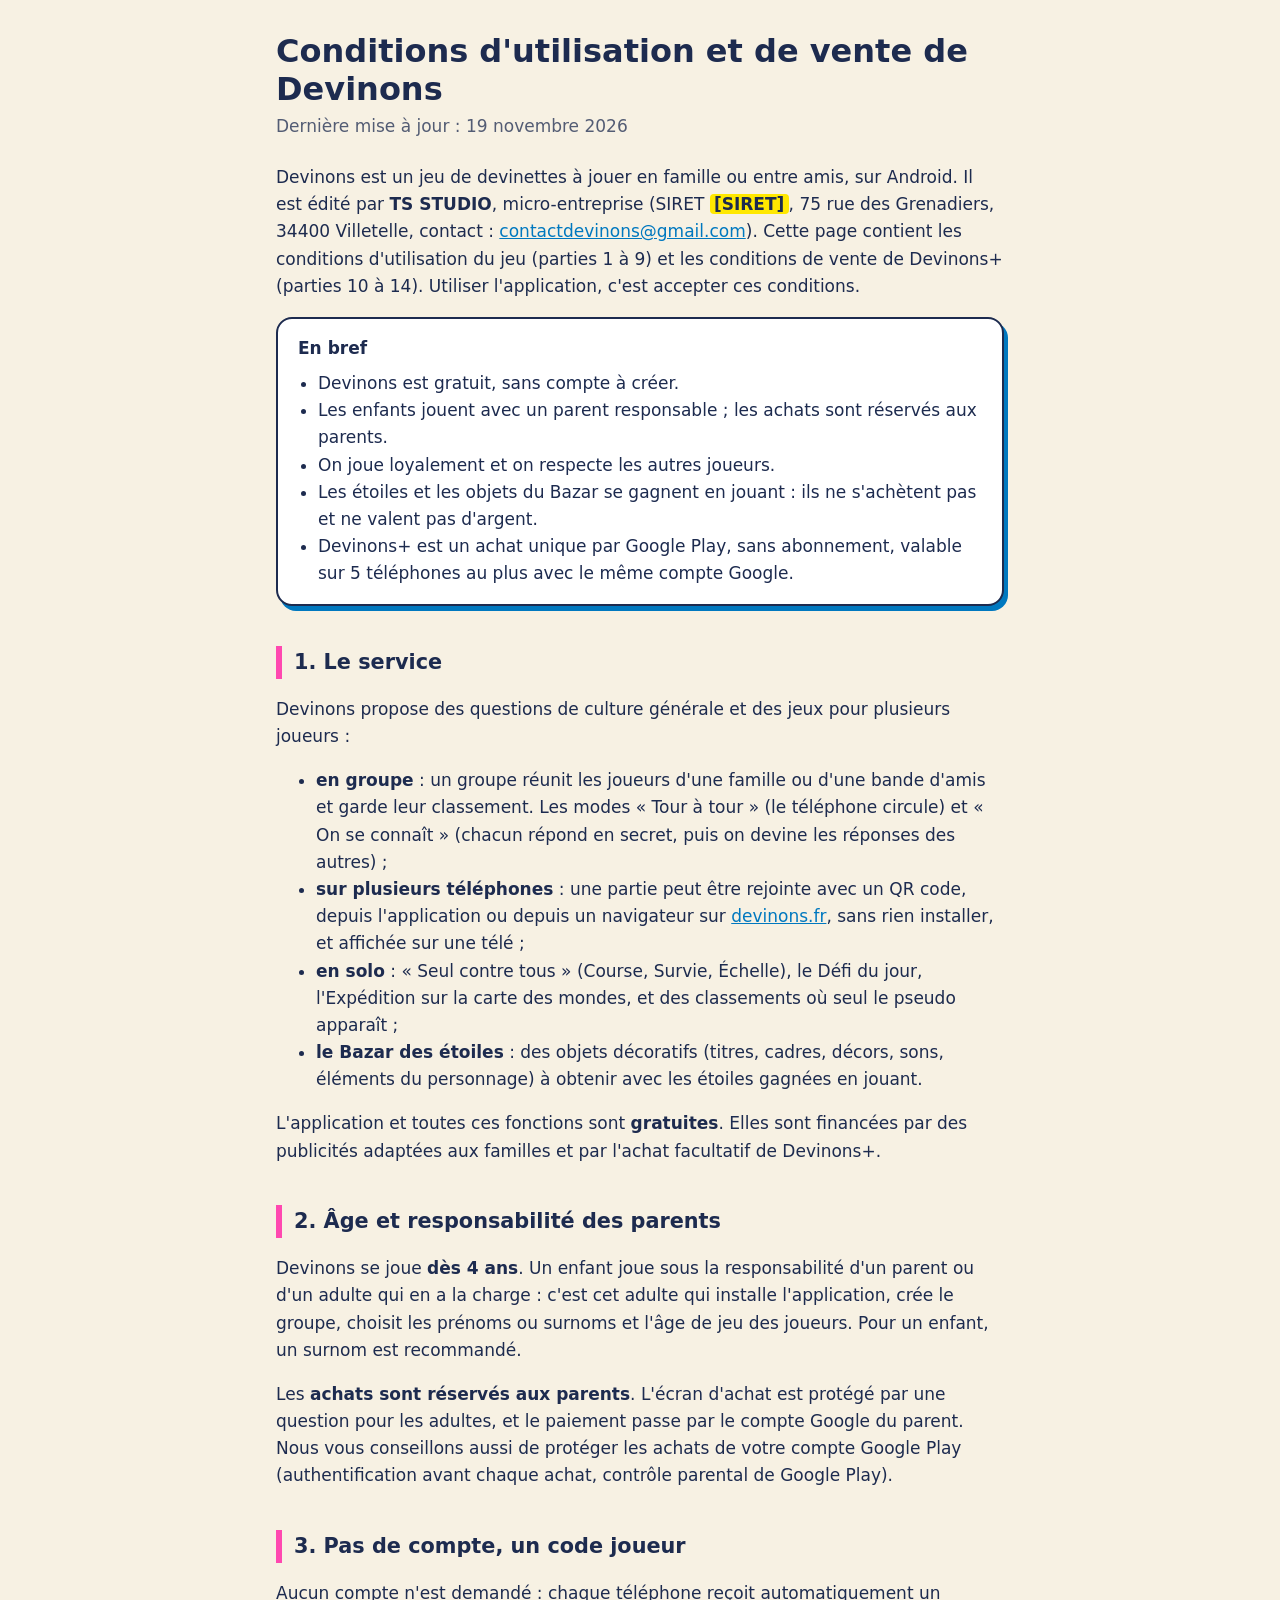
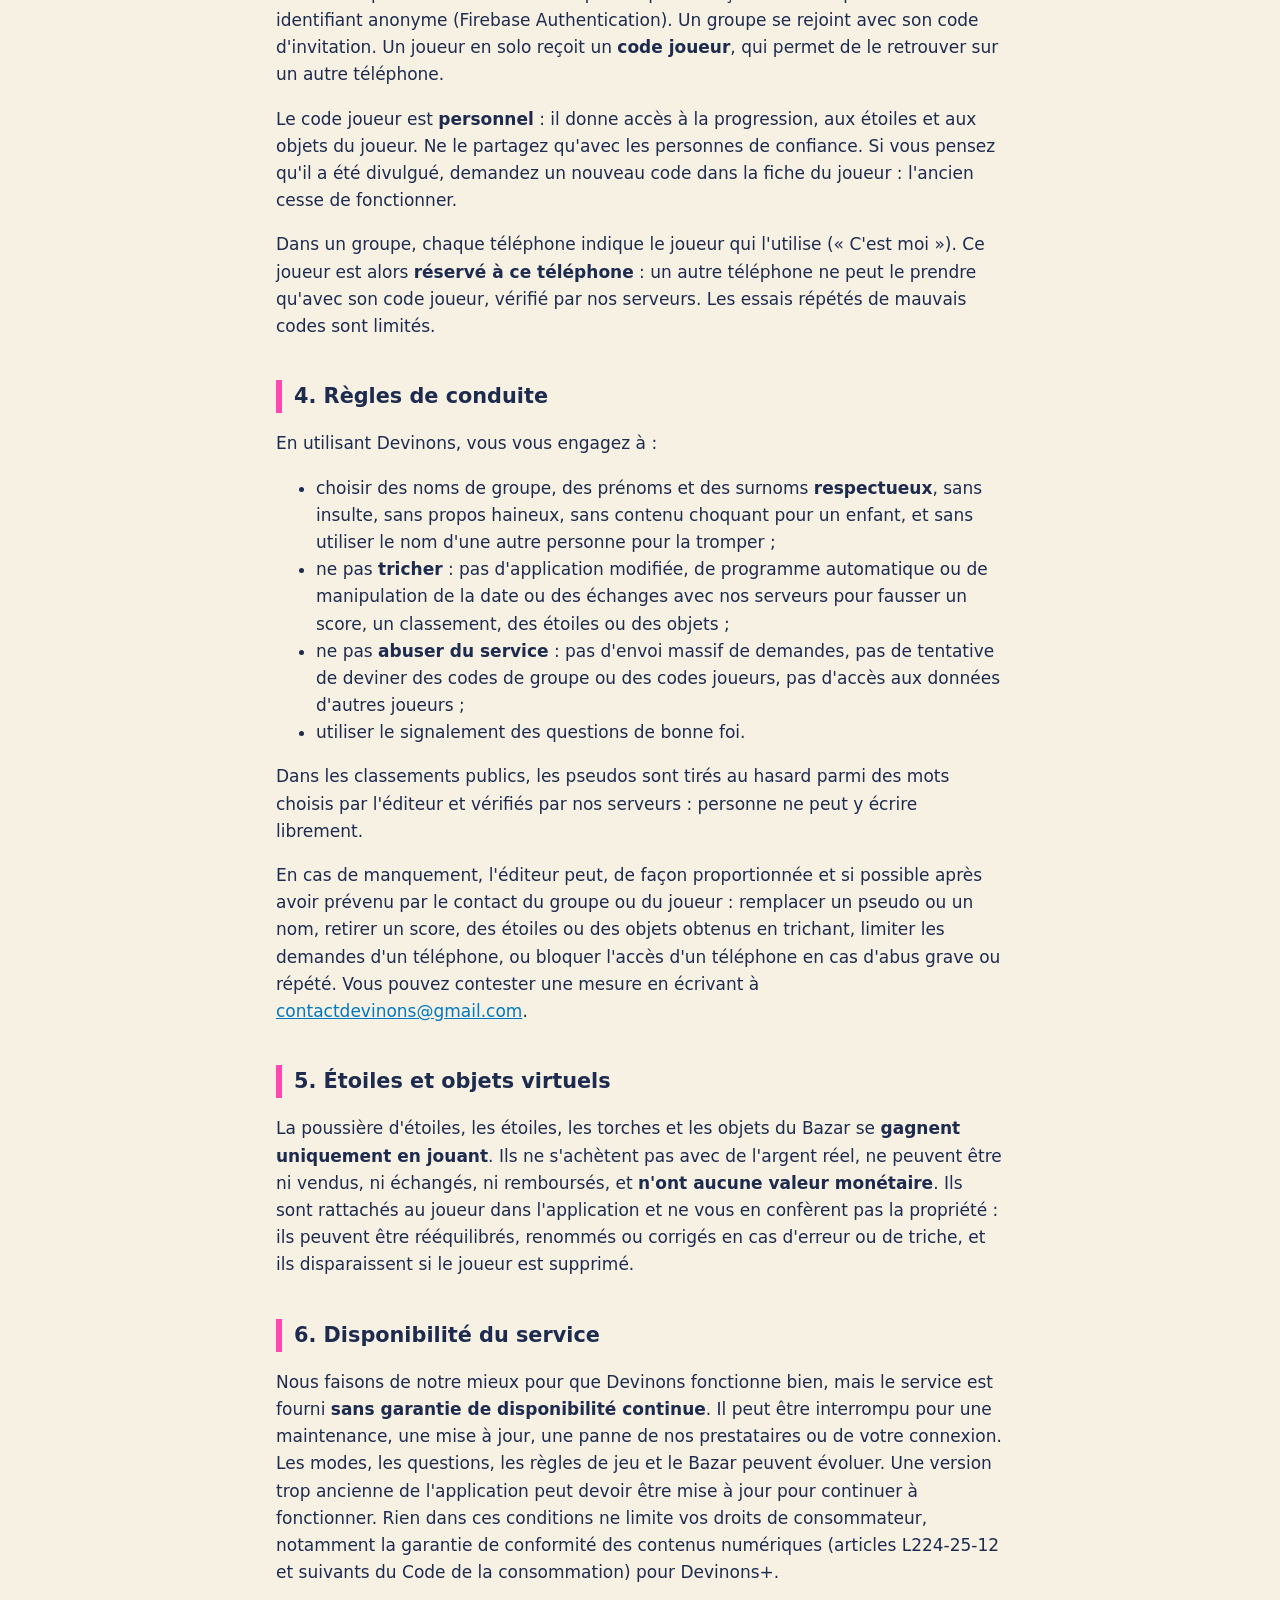
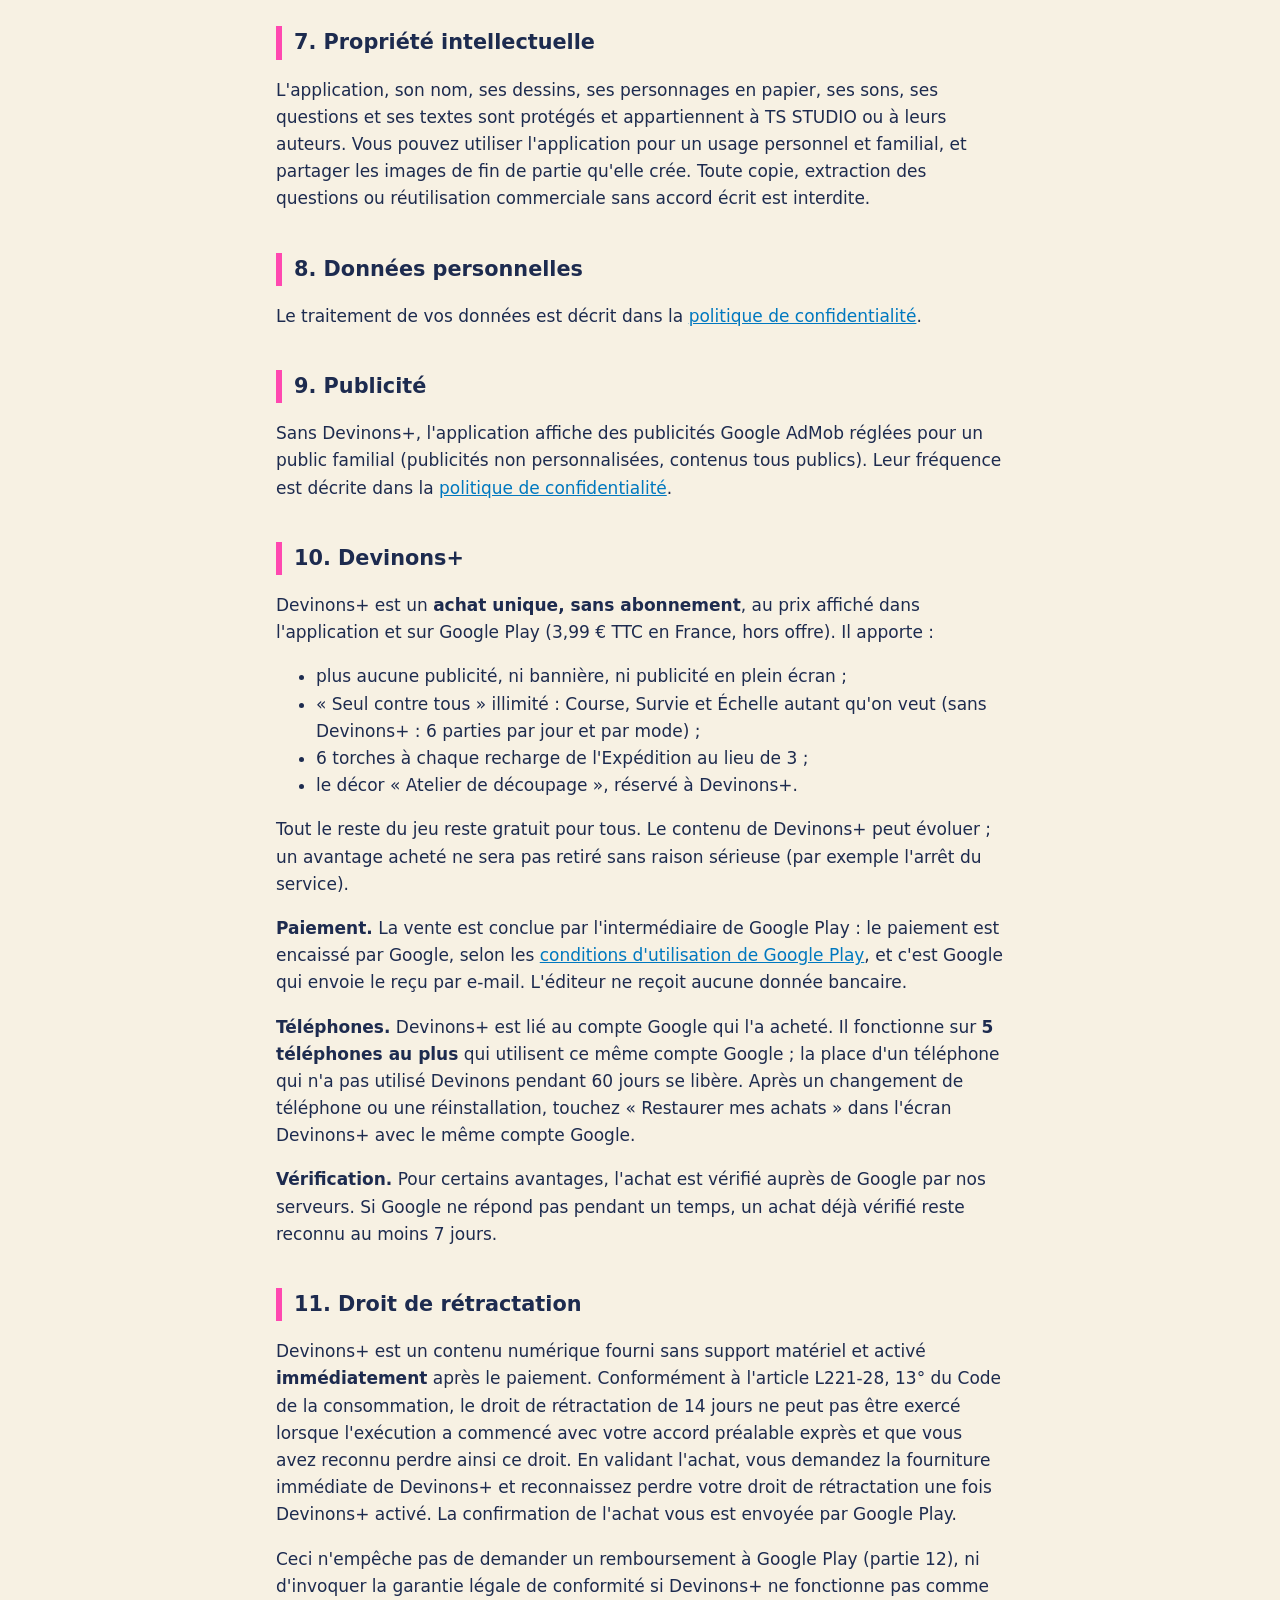
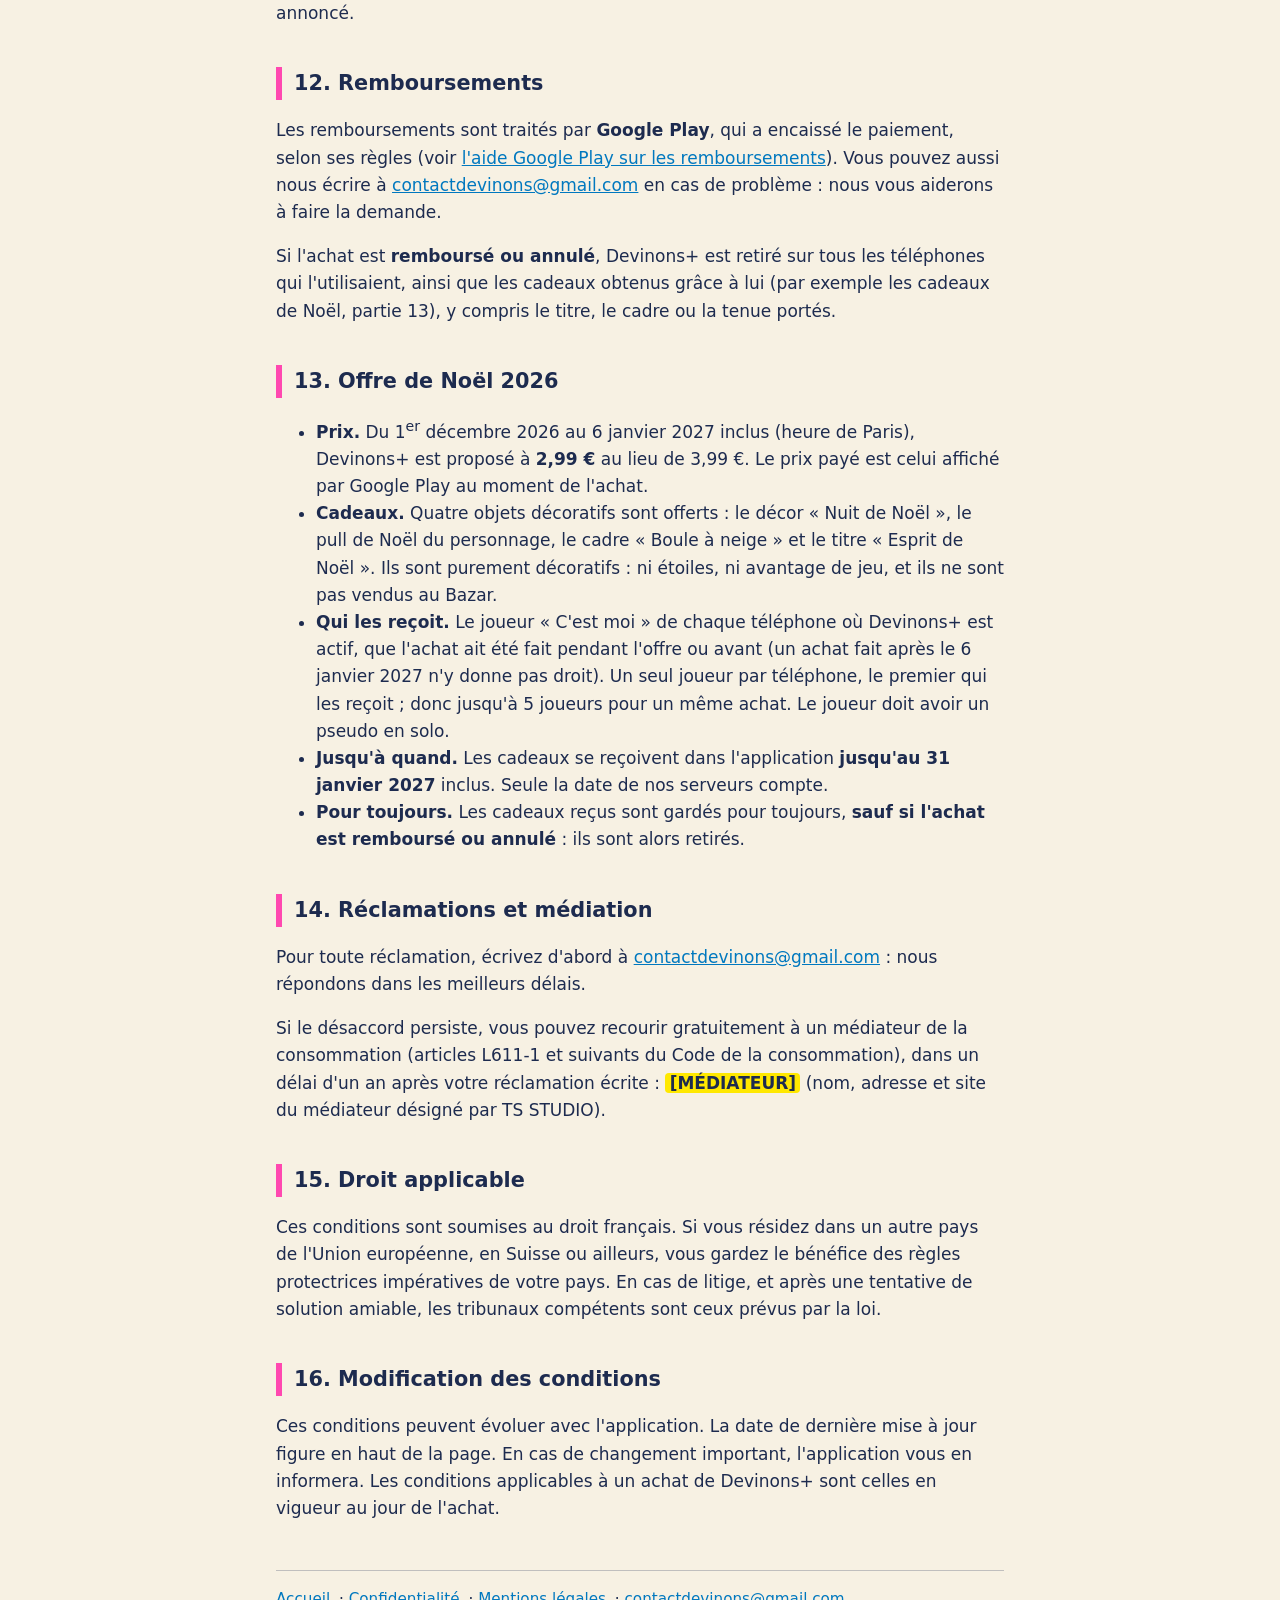
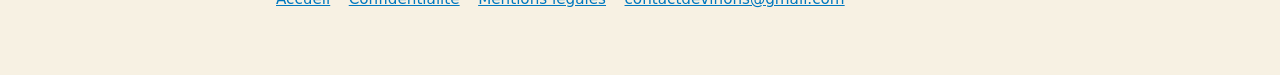
==== conditions.html @ b4d3f7ba "Pages légales : conditions d'utilisation et de vente, mentions légales, confidentialité à jour - con" ====
<!doctype html>
<html lang="fr">
<head>
<meta charset="utf-8">
<meta name="viewport" content="width=device-width, initial-scale=1">
<title>Devinons – Conditions d'utilisation et de vente</title>
<meta name="description" content="Conditions d'utilisation de l'application Devinons et conditions de vente de Devinons+.">
<style>
  :root {
    --papier: #F7F1E3;
    --encre: #1D2B4F;
    --rose: #FF48B0;
    --bleu: #0078BF;
    --jaune: #FFE800;
    --carte: #FFFFFF;
  }
  @media (prefers-color-scheme: dark) {
    :root { --papier: #14192B; --encre: #EDE7D8; --carte: #1E2540; }
  }
  * { box-sizing: border-box; }
  body {
    margin: 0;
    background: var(--papier);
    color: var(--encre);
    font: 17px/1.6 system-ui, -apple-system, "Segoe UI", Roboto, sans-serif;
  }
  main { max-width: 760px; margin: 0 auto; padding: 32px 16px 64px; }
  h1 { font-size: 2rem; line-height: 1.2; margin: 0 0 4px; }
  h2 {
    font-size: 1.3rem;
    margin: 40px 0 12px;
    padding-left: 12px;
    border-left: 6px solid var(--rose);
  }
  .date { opacity: .75; margin: 0 0 24px; }
  .resume {
    background: var(--carte);
    border: 2px solid var(--encre);
    border-radius: 16px;
    box-shadow: 4px 5px 0 var(--bleu);
    padding: 16px 20px;
  }
  .resume ul { margin: 8px 0 0; padding-left: 20px; }
  table { width: 100%; border-collapse: collapse; font-size: .95rem; }
  th, td { text-align: left; vertical-align: top; padding: 10px 8px; border-bottom: 1px solid color-mix(in srgb, var(--encre) 25%, transparent); }
  th { font-weight: 700; }
  .tableau { overflow-x: auto; }
  a { color: var(--bleu); }
  @media (prefers-color-scheme: dark) { a { color: #6CC3FF; } }
  code { font-size: .9em; }
  .repere { background: var(--jaune); color: #1D2B4F; padding: 0 .25em; border-radius: 4px; font-weight: 700; }
  footer { margin-top: 48px; padding-top: 16px; border-top: 1px solid color-mix(in srgb, var(--encre) 25%, transparent); font-size: .95rem; }
  footer a { margin-right: 4px; }
</style>
</head>
<body>
<main>
  <h1>Conditions d'utilisation et de vente de Devinons</h1>
  <p class="date">Dernière mise à jour : 19 novembre 2026</p>

  <p>Devinons est un jeu de devinettes à jouer en famille ou entre amis, sur Android. Il est édité par
  <strong>TS STUDIO</strong>, micro-entreprise (SIRET <span class="repere">[SIRET]</span>, 75 rue des Grenadiers, 34400 Villetelle,
  contact : <a href="mailto:contactdevinons@gmail.com">contactdevinons@gmail.com</a>).
  Cette page contient les conditions d'utilisation du jeu (parties 1 à 9) et les conditions de vente de Devinons+ (parties 10 à 14).
  Utiliser l'application, c'est accepter ces conditions.</p>

  <div class="resume">
    <strong>En bref</strong>
    <ul>
      <li>Devinons est gratuit, sans compte à créer.</li>
      <li>Les enfants jouent avec un parent responsable ; les achats sont réservés aux parents.</li>
      <li>On joue loyalement et on respecte les autres joueurs.</li>
      <li>Les étoiles et les objets du Bazar se gagnent en jouant : ils ne s'achètent pas et ne valent pas d'argent.</li>
      <li>Devinons+ est un achat unique par Google Play, sans abonnement, valable sur 5 téléphones au plus avec le même compte Google.</li>
    </ul>
  </div>

  <h2>1. Le service</h2>
  <p>Devinons propose des questions de culture générale et des jeux pour plusieurs joueurs :</p>
  <ul>
    <li><strong>en groupe</strong> : un groupe réunit les joueurs d'une famille ou d'une bande d'amis et garde leur classement. Les modes « Tour à tour » (le téléphone circule) et « On se connaît » (chacun répond en secret, puis on devine les réponses des autres) ;</li>
    <li><strong>sur plusieurs téléphones</strong> : une partie peut être rejointe avec un QR code, depuis l'application ou depuis un navigateur sur <a href="https://devinons.fr">devinons.fr</a>, sans rien installer, et affichée sur une télé ;</li>
    <li><strong>en solo</strong> : « Seul contre tous » (Course, Survie, Échelle), le Défi du jour, l'Expédition sur la carte des mondes, et des classements où seul le pseudo apparaît ;</li>
    <li><strong>le Bazar des étoiles</strong> : des objets décoratifs (titres, cadres, décors, sons, éléments du personnage) à obtenir avec les étoiles gagnées en jouant.</li>
  </ul>
  <p>L'application et toutes ces fonctions sont <strong>gratuites</strong>. Elles sont financées par des publicités adaptées aux familles et par l'achat facultatif de Devinons+.</p>

  <h2>2. Âge et responsabilité des parents</h2>
  <p>Devinons se joue <strong>dès 4 ans</strong>. Un enfant joue sous la responsabilité d'un parent ou d'un adulte qui en a la charge : c'est cet adulte qui installe l'application, crée le groupe, choisit les prénoms ou surnoms et l'âge de jeu des joueurs. Pour un enfant, un surnom est recommandé.</p>
  <p>Les <strong>achats sont réservés aux parents</strong>. L'écran d'achat est protégé par une question pour les adultes, et le paiement passe par le compte Google du parent. Nous vous conseillons aussi de protéger les achats de votre compte Google Play (authentification avant chaque achat, contrôle parental de Google Play).</p>

  <h2>3. Pas de compte, un code joueur</h2>
  <p>Aucun compte n'est demandé : chaque téléphone reçoit automatiquement un identifiant anonyme (Firebase Authentication). Un groupe se rejoint avec son code d'invitation. Un joueur en solo reçoit un <strong>code joueur</strong>, qui permet de le retrouver sur un autre téléphone.</p>
  <p>Le code joueur est <strong>personnel</strong> : il donne accès à la progression, aux étoiles et aux objets du joueur. Ne le partagez qu'avec les personnes de confiance. Si vous pensez qu'il a été divulgué, demandez un nouveau code dans la fiche du joueur : l'ancien cesse de fonctionner.</p>
  <p>Dans un groupe, chaque téléphone indique le joueur qui l'utilise (« C'est moi »). Ce joueur est alors <strong>réservé à ce téléphone</strong> : un autre téléphone ne peut le prendre qu'avec son code joueur, vérifié par nos serveurs. Les essais répétés de mauvais codes sont limités.</p>

  <h2>4. Règles de conduite</h2>
  <p>En utilisant Devinons, vous vous engagez à :</p>
  <ul>
    <li>choisir des noms de groupe, des prénoms et des surnoms <strong>respectueux</strong>, sans insulte, sans propos haineux, sans contenu choquant pour un enfant, et sans utiliser le nom d'une autre personne pour la tromper ;</li>
    <li>ne pas <strong>tricher</strong> : pas d'application modifiée, de programme automatique ou de manipulation de la date ou des échanges avec nos serveurs pour fausser un score, un classement, des étoiles ou des objets ;</li>
    <li>ne pas <strong>abuser du service</strong> : pas d'envoi massif de demandes, pas de tentative de deviner des codes de groupe ou des codes joueurs, pas d'accès aux données d'autres joueurs ;</li>
    <li>utiliser le signalement des questions de bonne foi.</li>
  </ul>
  <p>Dans les classements publics, les pseudos sont tirés au hasard parmi des mots choisis par l'éditeur et vérifiés par nos serveurs : personne ne peut y écrire librement.</p>
  <p>En cas de manquement, l'éditeur peut, de façon proportionnée et si possible après avoir prévenu par le contact du groupe ou du joueur : remplacer un pseudo ou un nom, retirer un score, des étoiles ou des objets obtenus en trichant, limiter les demandes d'un téléphone, ou bloquer l'accès d'un téléphone en cas d'abus grave ou répété. Vous pouvez contester une mesure en écrivant à <a href="mailto:contactdevinons@gmail.com">contactdevinons@gmail.com</a>.</p>

  <h2>5. Étoiles et objets virtuels</h2>
  <p>La poussière d'étoiles, les étoiles, les torches et les objets du Bazar se <strong>gagnent uniquement en jouant</strong>. Ils ne s'achètent pas avec de l'argent réel, ne peuvent être ni vendus, ni échangés, ni remboursés, et <strong>n'ont aucune valeur monétaire</strong>. Ils sont rattachés au joueur dans l'application et ne vous en confèrent pas la propriété : ils peuvent être rééquilibrés, renommés ou corrigés en cas d'erreur ou de triche, et ils disparaissent si le joueur est supprimé.</p>

  <h2>6. Disponibilité du service</h2>
  <p>Nous faisons de notre mieux pour que Devinons fonctionne bien, mais le service est fourni <strong>sans garantie de disponibilité continue</strong>. Il peut être interrompu pour une maintenance, une mise à jour, une panne de nos prestataires ou de votre connexion. Les modes, les questions, les règles de jeu et le Bazar peuvent évoluer. Une version trop ancienne de l'application peut devoir être mise à jour pour continuer à fonctionner. Rien dans ces conditions ne limite vos droits de consommateur, notamment la garantie de conformité des contenus numériques (articles L224-25-12 et suivants du Code de la consommation) pour Devinons+.</p>

  <h2>7. Propriété intellectuelle</h2>
  <p>L'application, son nom, ses dessins, ses personnages en papier, ses sons, ses questions et ses textes sont protégés et appartiennent à TS STUDIO ou à leurs auteurs. Vous pouvez utiliser l'application pour un usage personnel et familial, et partager les images de fin de partie qu'elle crée. Toute copie, extraction des questions ou réutilisation commerciale sans accord écrit est interdite.</p>

  <h2>8. Données personnelles</h2>
  <p>Le traitement de vos données est décrit dans la <a href="confidentialite.html">politique de confidentialité</a>.</p>

  <h2>9. Publicité</h2>
  <p>Sans Devinons+, l'application affiche des publicités Google AdMob réglées pour un public familial (publicités non personnalisées, contenus tous publics). Leur fréquence est décrite dans la <a href="confidentialite.html">politique de confidentialité</a>.</p>

  <h2>10. Devinons+</h2>
  <p>Devinons+ est un <strong>achat unique, sans abonnement</strong>, au prix affiché dans l'application et sur Google Play (3,99 € TTC en France, hors offre). Il apporte :</p>
  <ul>
    <li>plus aucune publicité, ni bannière, ni publicité en plein écran ;</li>
    <li>« Seul contre tous » illimité : Course, Survie et Échelle autant qu'on veut (sans Devinons+ : 6 parties par jour et par mode) ;</li>
    <li>6 torches à chaque recharge de l'Expédition au lieu de 3 ;</li>
    <li>le décor « Atelier de découpage », réservé à Devinons+.</li>
  </ul>
  <p>Tout le reste du jeu reste gratuit pour tous. Le contenu de Devinons+ peut évoluer ; un avantage acheté ne sera pas retiré sans raison sérieuse (par exemple l'arrêt du service).</p>
  <p><strong>Paiement.</strong> La vente est conclue par l'intermédiaire de Google Play : le paiement est encaissé par Google, selon les <a href="https://play.google.com/about/play-terms/">conditions d'utilisation de Google Play</a>, et c'est Google qui envoie le reçu par e-mail. L'éditeur ne reçoit aucune donnée bancaire.</p>
  <p><strong>Téléphones.</strong> Devinons+ est lié au compte Google qui l'a acheté. Il fonctionne sur <strong>5 téléphones au plus</strong> qui utilisent ce même compte Google ; la place d'un téléphone qui n'a pas utilisé Devinons pendant 60 jours se libère. Après un changement de téléphone ou une réinstallation, touchez « Restaurer mes achats » dans l'écran Devinons+ avec le même compte Google.</p>
  <p><strong>Vérification.</strong> Pour certains avantages, l'achat est vérifié auprès de Google par nos serveurs. Si Google ne répond pas pendant un temps, un achat déjà vérifié reste reconnu au moins 7 jours.</p>

  <h2>11. Droit de rétractation</h2>
  <p>Devinons+ est un contenu numérique fourni sans support matériel et activé <strong>immédiatement</strong> après le paiement. Conformément à l'article L221-28, 13° du Code de la consommation, le droit de rétractation de 14 jours ne peut pas être exercé lorsque l'exécution a commencé avec votre accord préalable exprès et que vous avez reconnu perdre ainsi ce droit. En validant l'achat, vous demandez la fourniture immédiate de Devinons+ et reconnaissez perdre votre droit de rétractation une fois Devinons+ activé. La confirmation de l'achat vous est envoyée par Google Play.</p>
  <p>Ceci n'empêche pas de demander un remboursement à Google Play (partie 12), ni d'invoquer la garantie légale de conformité si Devinons+ ne fonctionne pas comme annoncé.</p>

  <h2>12. Remboursements</h2>
  <p>Les remboursements sont traités par <strong>Google Play</strong>, qui a encaissé le paiement, selon ses règles (voir <a href="https://support.google.com/googleplay/answer/2479637?hl=fr">l'aide Google Play sur les remboursements</a>). Vous pouvez aussi nous écrire à <a href="mailto:contactdevinons@gmail.com">contactdevinons@gmail.com</a> en cas de problème : nous vous aiderons à faire la demande.</p>
  <p>Si l'achat est <strong>remboursé ou annulé</strong>, Devinons+ est retiré sur tous les téléphones qui l'utilisaient, ainsi que les cadeaux obtenus grâce à lui (par exemple les cadeaux de Noël, partie 13), y compris le titre, le cadre ou la tenue portés.</p>

  <h2>13. Offre de Noël 2026</h2>
  <ul>
    <li><strong>Prix.</strong> Du 1<sup>er</sup> décembre 2026 au 6 janvier 2027 inclus (heure de Paris), Devinons+ est proposé à <strong>2,99 €</strong> au lieu de 3,99 €. Le prix payé est celui affiché par Google Play au moment de l'achat.</li>
    <li><strong>Cadeaux.</strong> Quatre objets décoratifs sont offerts : le décor « Nuit de Noël », le pull de Noël du personnage, le cadre « Boule à neige » et le titre « Esprit de Noël ». Ils sont purement décoratifs : ni étoiles, ni avantage de jeu, et ils ne sont pas vendus au Bazar.</li>
    <li><strong>Qui les reçoit.</strong> Le joueur « C'est moi » de chaque téléphone où Devinons+ est actif, que l'achat ait été fait pendant l'offre ou avant (un achat fait après le 6 janvier 2027 n'y donne pas droit). Un seul joueur par téléphone, le premier qui les reçoit ; donc jusqu'à 5 joueurs pour un même achat. Le joueur doit avoir un pseudo en solo.</li>
    <li><strong>Jusqu'à quand.</strong> Les cadeaux se reçoivent dans l'application <strong>jusqu'au 31 janvier 2027</strong> inclus. Seule la date de nos serveurs compte.</li>
    <li><strong>Pour toujours.</strong> Les cadeaux reçus sont gardés pour toujours, <strong>sauf si l'achat est remboursé ou annulé</strong> : ils sont alors retirés.</li>
  </ul>

  <h2>14. Réclamations et médiation</h2>
  <p>Pour toute réclamation, écrivez d'abord à <a href="mailto:contactdevinons@gmail.com">contactdevinons@gmail.com</a> : nous répondons dans les meilleurs délais.</p>
  <p>Si le désaccord persiste, vous pouvez recourir gratuitement à un médiateur de la consommation (articles L611-1 et suivants du Code de la consommation), dans un délai d'un an après votre réclamation écrite : <span class="repere">[MÉDIATEUR]</span> (nom, adresse et site du médiateur désigné par TS STUDIO).</p>

  <h2>15. Droit applicable</h2>
  <p>Ces conditions sont soumises au droit français. Si vous résidez dans un autre pays de l'Union européenne, en Suisse ou ailleurs, vous gardez le bénéfice des règles protectrices impératives de votre pays. En cas de litige, et après une tentative de solution amiable, les tribunaux compétents sont ceux prévus par la loi.</p>

  <h2>16. Modification des conditions</h2>
  <p>Ces conditions peuvent évoluer avec l'application. La date de dernière mise à jour figure en haut de la page. En cas de changement important, l'application vous en informera. Les conditions applicables à un achat de Devinons+ sont celles en vigueur au jour de l'achat.</p>

  <footer>
    <a href="index.html">Accueil</a> · <a href="confidentialite.html">Confidentialité</a> · <a href="mentions-legales.html">Mentions légales</a> · <a href="mailto:contactdevinons@gmail.com">contactdevinons@gmail.com</a>
  </footer>
</main>
</body>
</html>
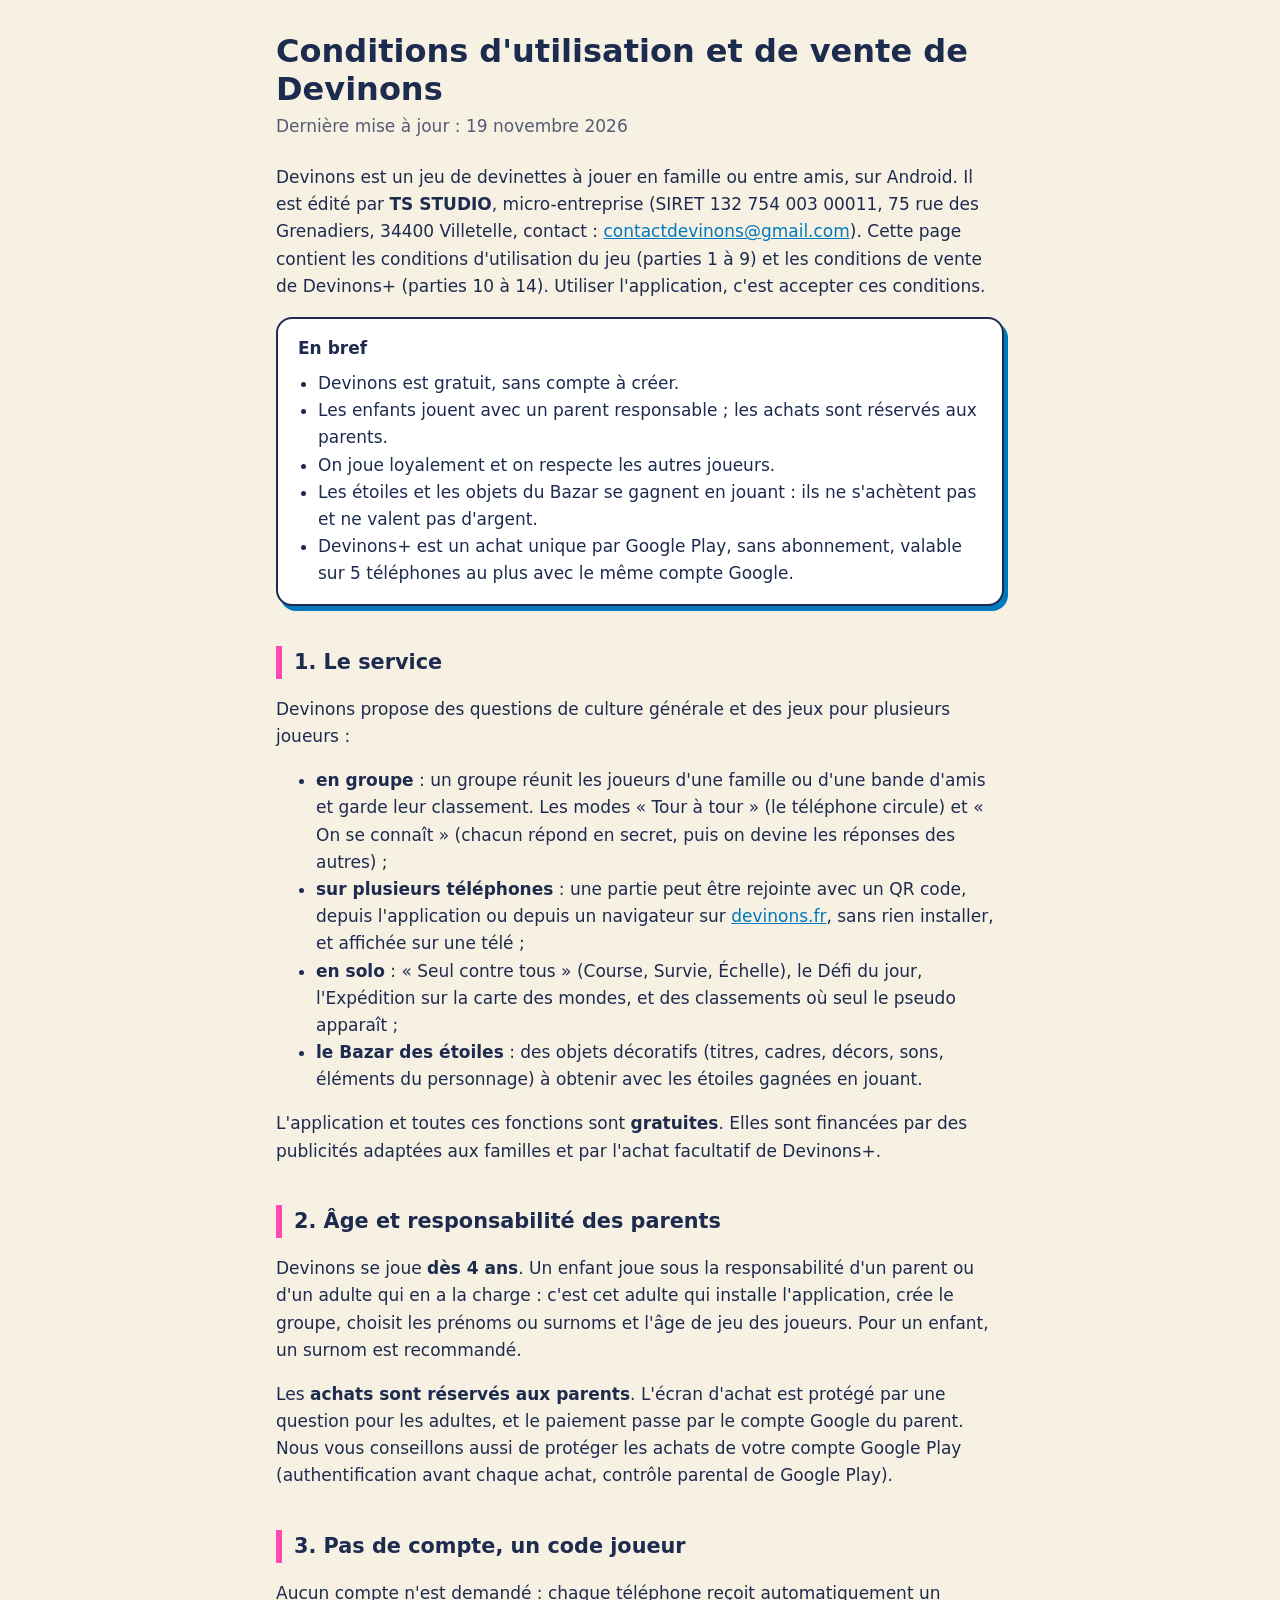
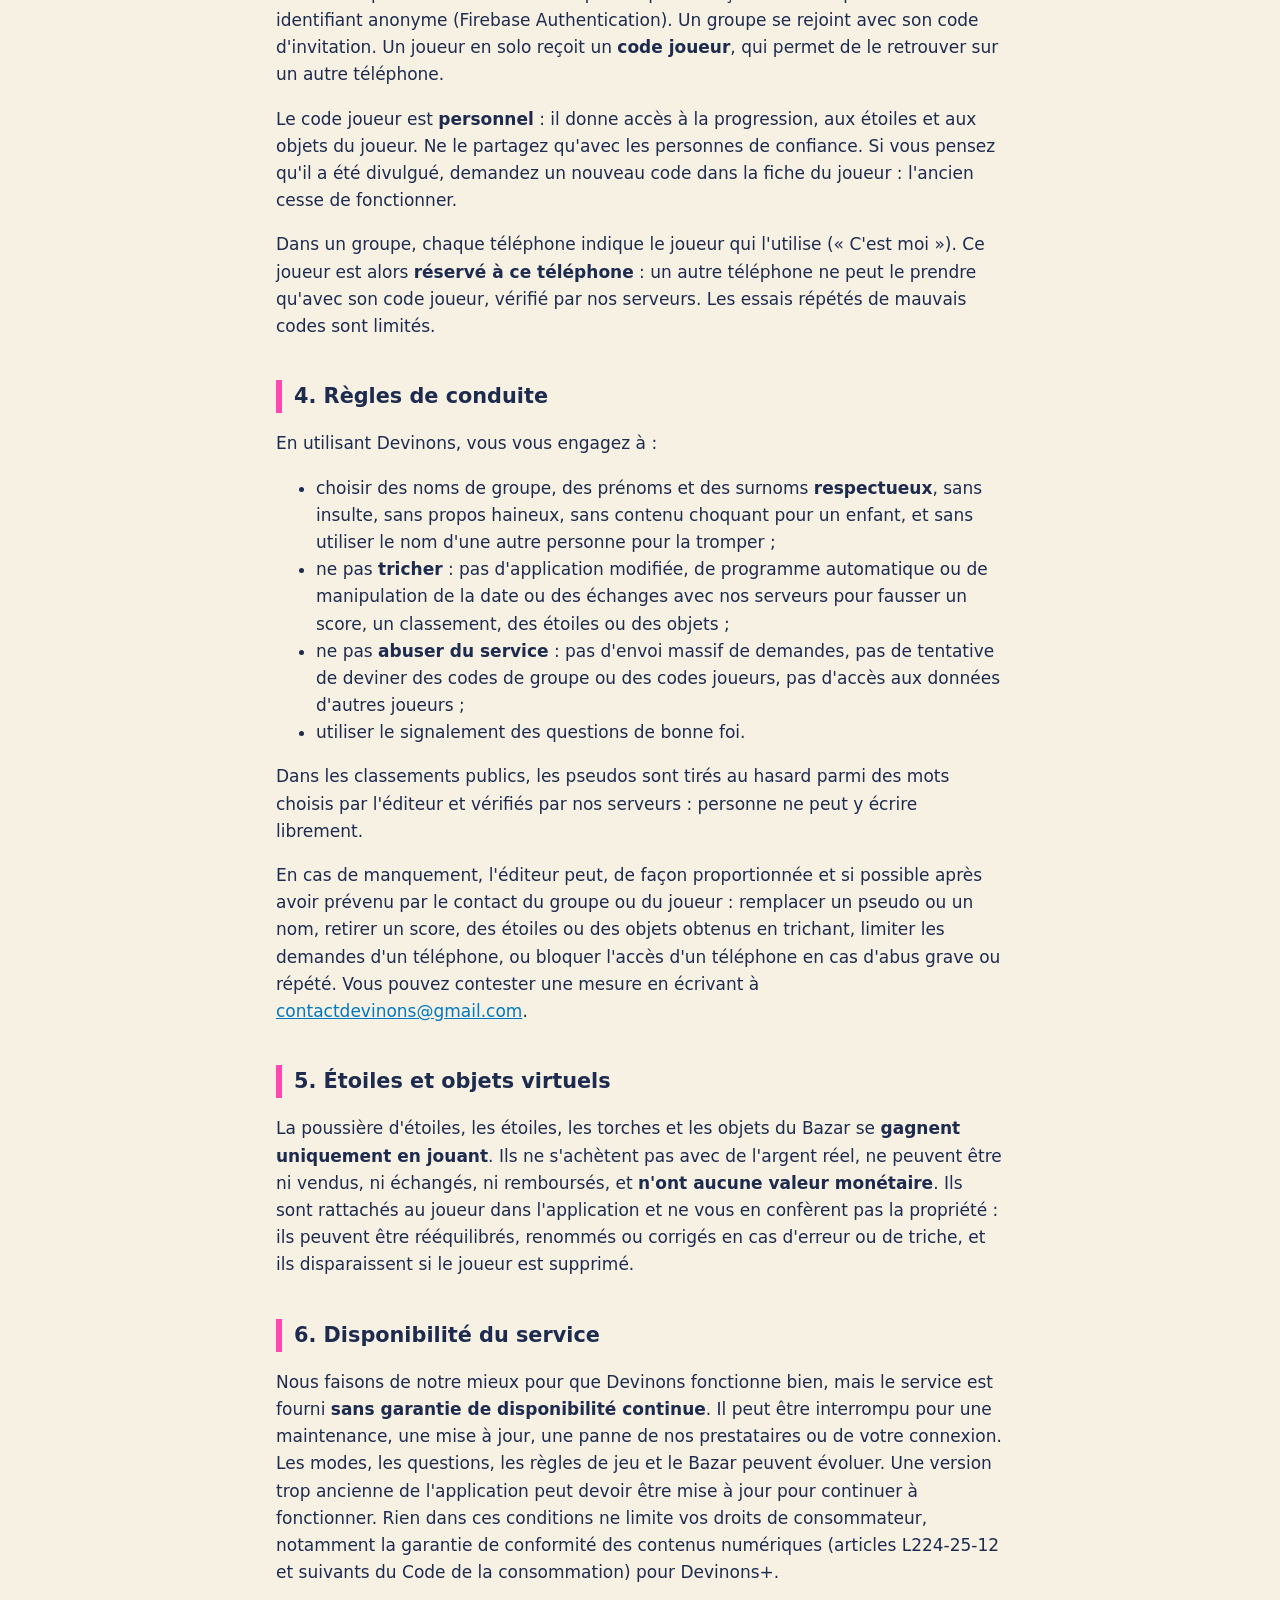
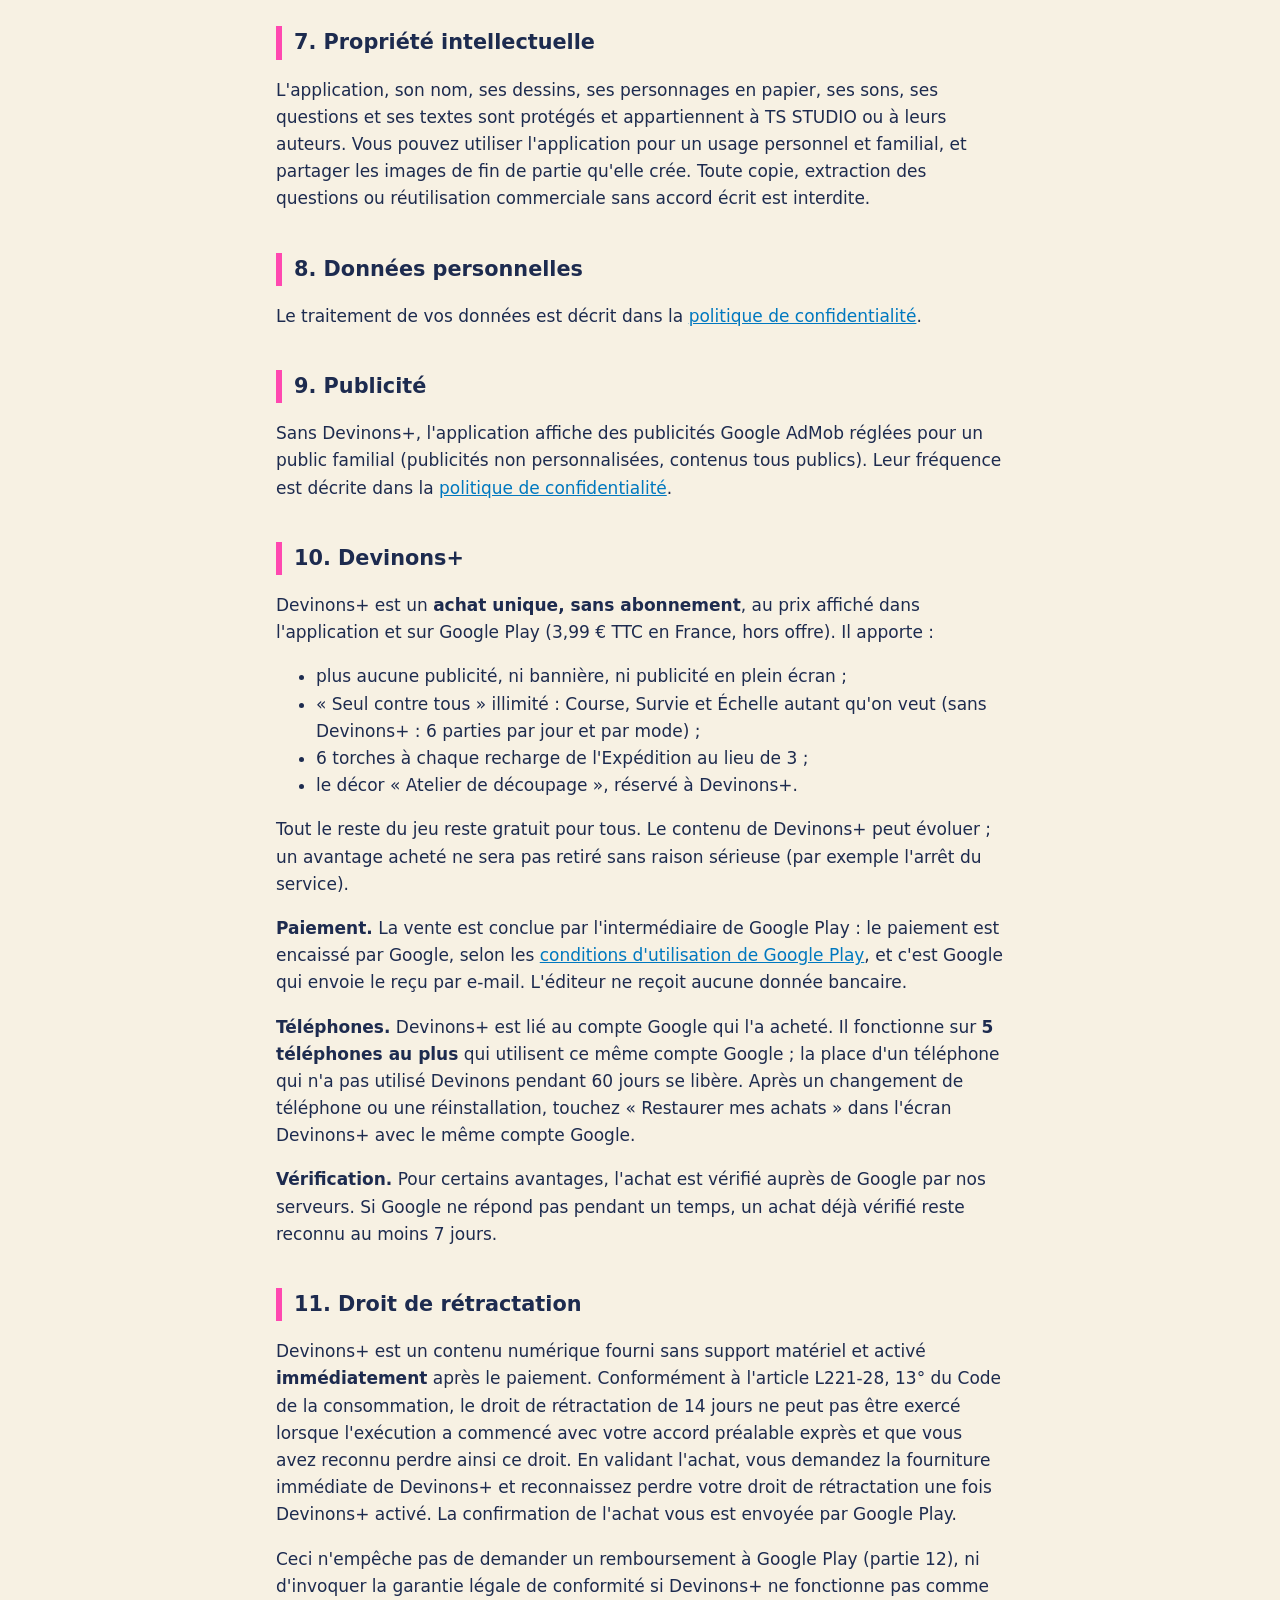
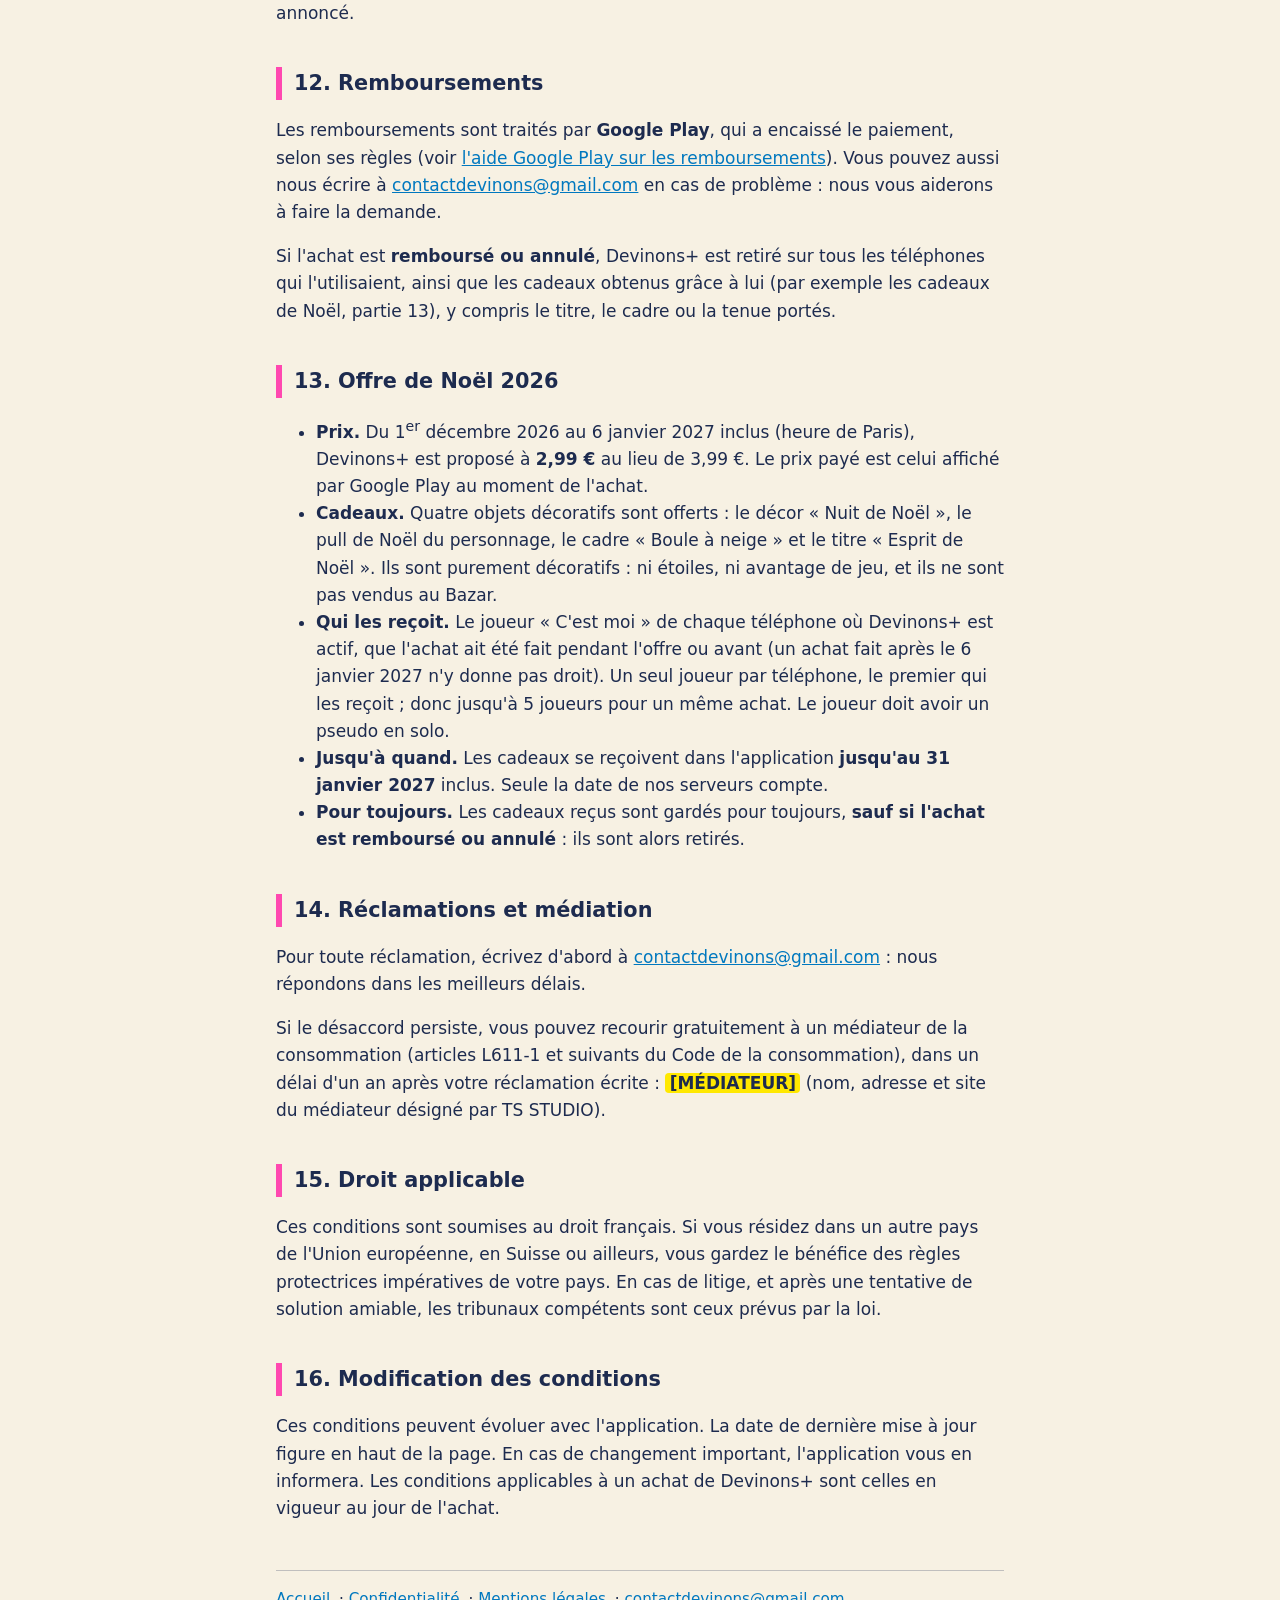
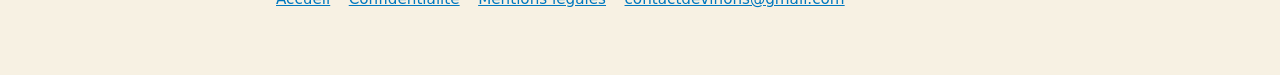
==== commit a2c79463: "Pages légales : SIRET de l'éditeur rempli (mentions légales, conditions) Co-Authored-By: Claude Opus" ====
--- a/conditions.html
+++ b/conditions.html
@@ -59,7 +59,7 @@
   <p class="date">Dernière mise à jour : 19 novembre 2026</p>
 
   <p>Devinons est un jeu de devinettes à jouer en famille ou entre amis, sur Android. Il est édité par
-  <strong>TS STUDIO</strong>, micro-entreprise (SIRET <span class="repere">[SIRET]</span>, 75 rue des Grenadiers, 34400 Villetelle,
+  <strong>TS STUDIO</strong>, micro-entreprise (SIRET 132 754 003 00011, 75 rue des Grenadiers, 34400 Villetelle,
   contact : <a href="mailto:contactdevinons@gmail.com">contactdevinons@gmail.com</a>).
   Cette page contient les conditions d'utilisation du jeu (parties 1 à 9) et les conditions de vente de Devinons+ (parties 10 à 14).
   Utiliser l'application, c'est accepter ces conditions.</p>
@@ -120,7 +120,7 @@
   <h2>9. Publicité</h2>
   <p>Sans Devinons+, l'application affiche des publicités Google AdMob réglées pour un public familial (publicités non personnalisées, contenus tous publics). Leur fréquence est décrite dans la <a href="confidentialite.html">politique de confidentialité</a>.</p>
 
-  <h2>10. Devinons+</h2>
+  <h2 id="devinons-plus">10. Devinons+</h2>
   <p>Devinons+ est un <strong>achat unique, sans abonnement</strong>, au prix affiché dans l'application et sur Google Play (3,99 € TTC en France, hors offre). Il apporte :</p>
   <ul>
     <li>plus aucune publicité, ni bannière, ni publicité en plein écran ;</li>
@@ -133,15 +133,15 @@
   <p><strong>Téléphones.</strong> Devinons+ est lié au compte Google qui l'a acheté. Il fonctionne sur <strong>5 téléphones au plus</strong> qui utilisent ce même compte Google ; la place d'un téléphone qui n'a pas utilisé Devinons pendant 60 jours se libère. Après un changement de téléphone ou une réinstallation, touchez « Restaurer mes achats » dans l'écran Devinons+ avec le même compte Google.</p>
   <p><strong>Vérification.</strong> Pour certains avantages, l'achat est vérifié auprès de Google par nos serveurs. Si Google ne répond pas pendant un temps, un achat déjà vérifié reste reconnu au moins 7 jours.</p>
 
-  <h2>11. Droit de rétractation</h2>
+  <h2 id="retractation">11. Droit de rétractation</h2>
   <p>Devinons+ est un contenu numérique fourni sans support matériel et activé <strong>immédiatement</strong> après le paiement. Conformément à l'article L221-28, 13° du Code de la consommation, le droit de rétractation de 14 jours ne peut pas être exercé lorsque l'exécution a commencé avec votre accord préalable exprès et que vous avez reconnu perdre ainsi ce droit. En validant l'achat, vous demandez la fourniture immédiate de Devinons+ et reconnaissez perdre votre droit de rétractation une fois Devinons+ activé. La confirmation de l'achat vous est envoyée par Google Play.</p>
   <p>Ceci n'empêche pas de demander un remboursement à Google Play (partie 12), ni d'invoquer la garantie légale de conformité si Devinons+ ne fonctionne pas comme annoncé.</p>
 
-  <h2>12. Remboursements</h2>
+  <h2 id="remboursements">12. Remboursements</h2>
   <p>Les remboursements sont traités par <strong>Google Play</strong>, qui a encaissé le paiement, selon ses règles (voir <a href="https://support.google.com/googleplay/answer/2479637?hl=fr">l'aide Google Play sur les remboursements</a>). Vous pouvez aussi nous écrire à <a href="mailto:contactdevinons@gmail.com">contactdevinons@gmail.com</a> en cas de problème : nous vous aiderons à faire la demande.</p>
   <p>Si l'achat est <strong>remboursé ou annulé</strong>, Devinons+ est retiré sur tous les téléphones qui l'utilisaient, ainsi que les cadeaux obtenus grâce à lui (par exemple les cadeaux de Noël, partie 13), y compris le titre, le cadre ou la tenue portés.</p>
 
-  <h2>13. Offre de Noël 2026</h2>
+  <h2 id="noel">13. Offre de Noël 2026</h2>
   <ul>
     <li><strong>Prix.</strong> Du 1<sup>er</sup> décembre 2026 au 6 janvier 2027 inclus (heure de Paris), Devinons+ est proposé à <strong>2,99 €</strong> au lieu de 3,99 €. Le prix payé est celui affiché par Google Play au moment de l'achat.</li>
     <li><strong>Cadeaux.</strong> Quatre objets décoratifs sont offerts : le décor « Nuit de Noël », le pull de Noël du personnage, le cadre « Boule à neige » et le titre « Esprit de Noël ». Ils sont purement décoratifs : ni étoiles, ni avantage de jeu, et ils ne sont pas vendus au Bazar.</li>
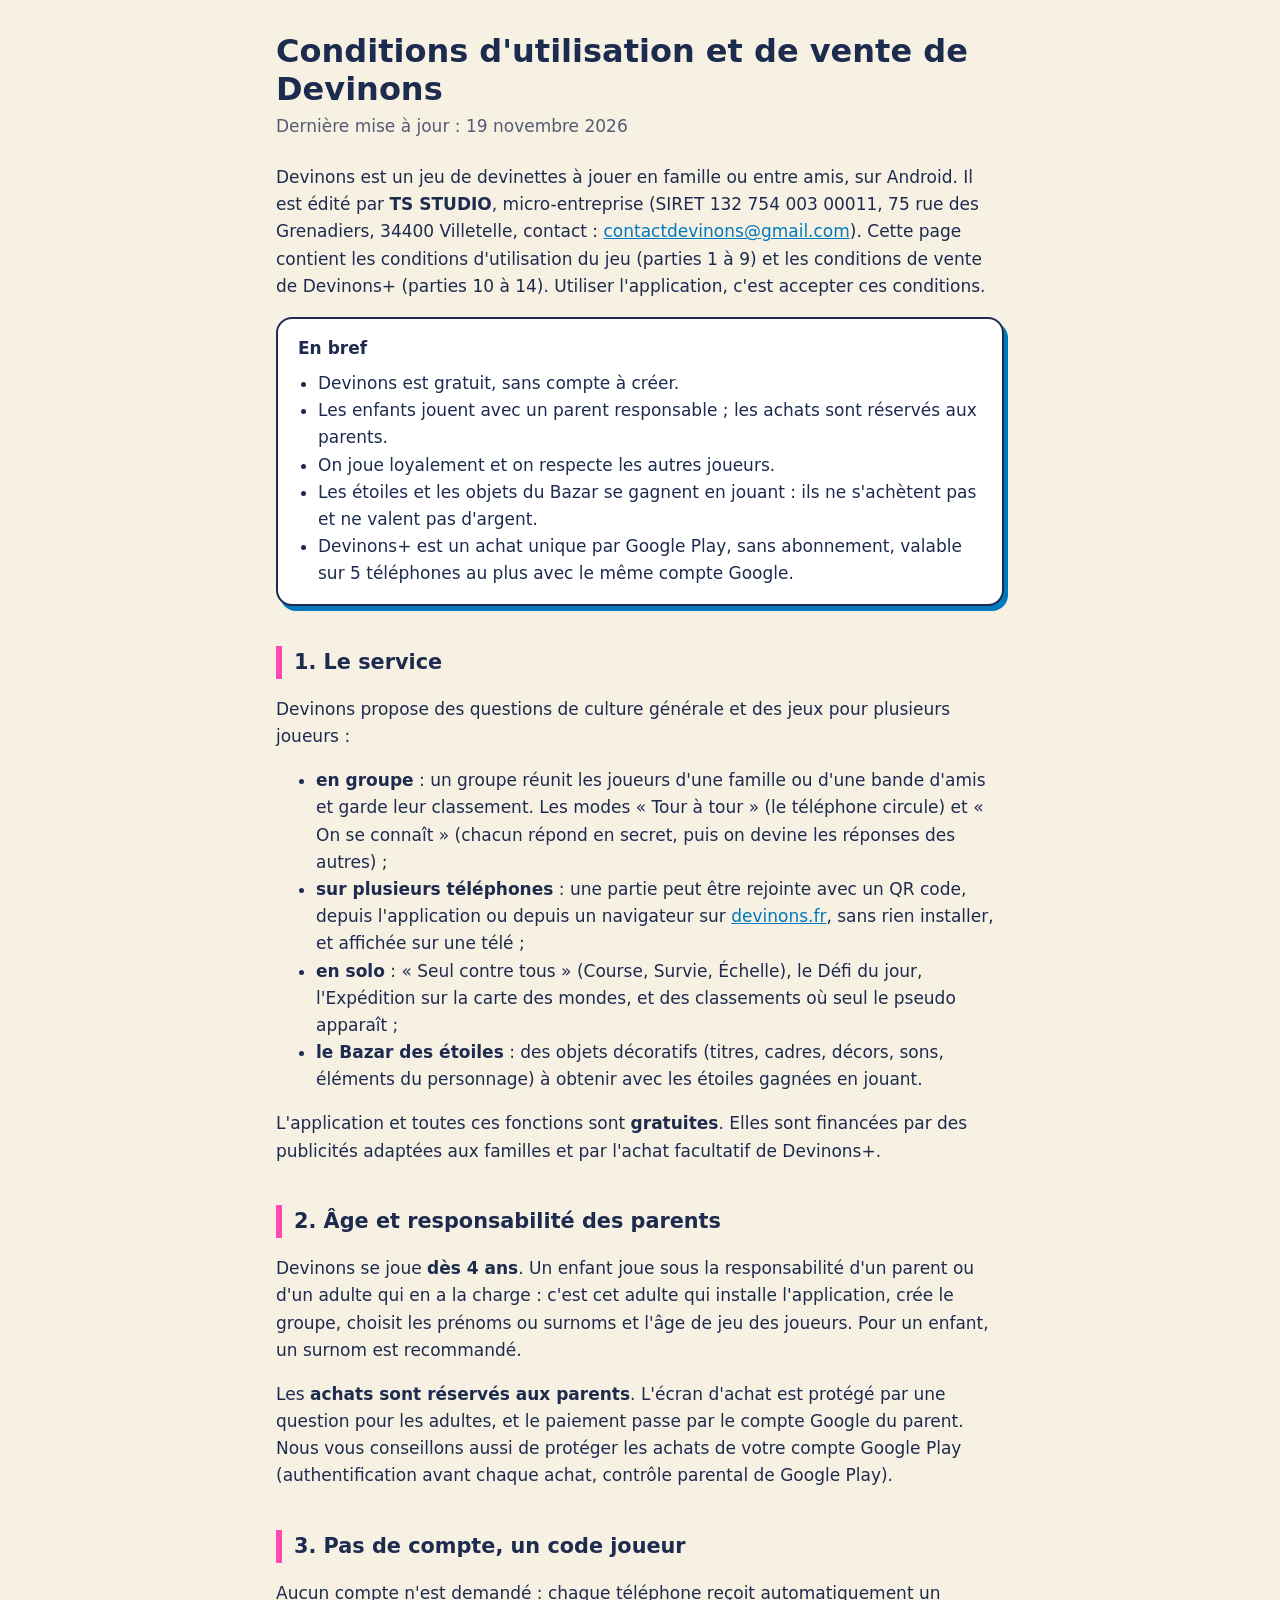
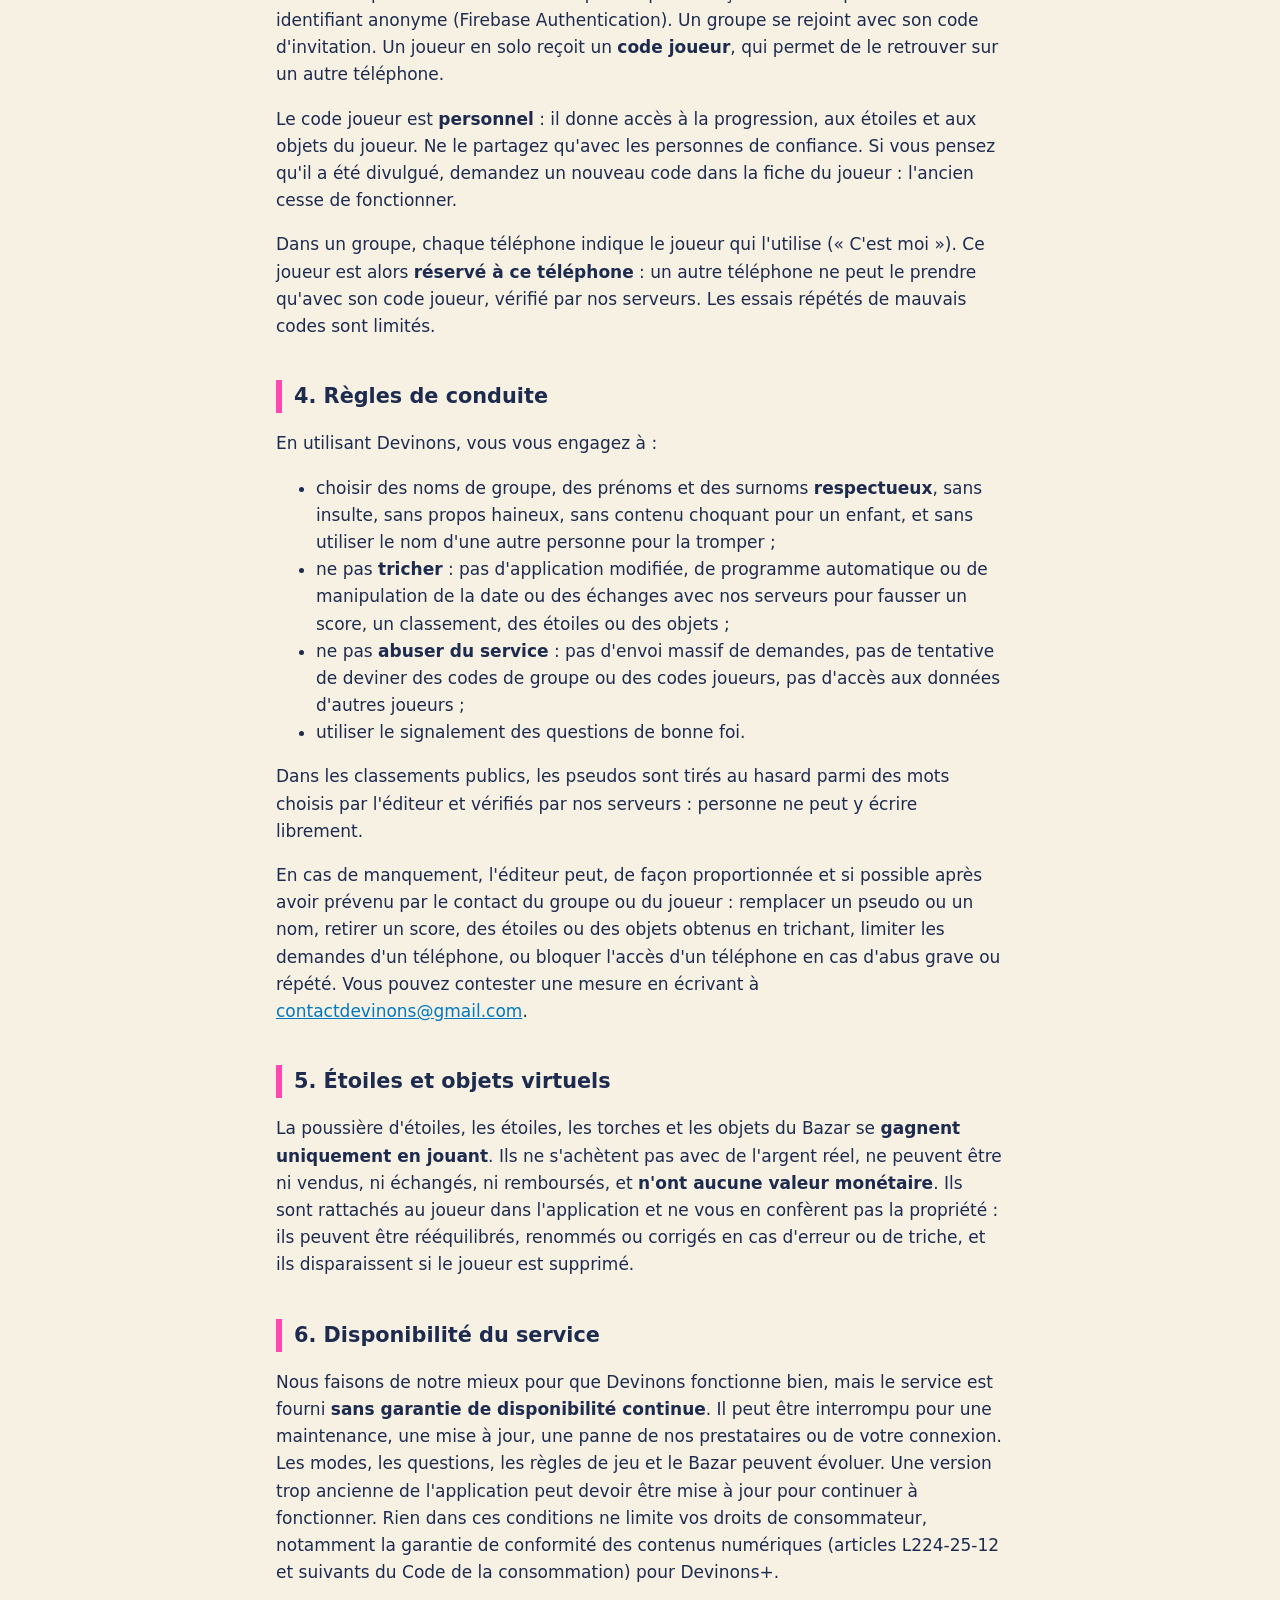
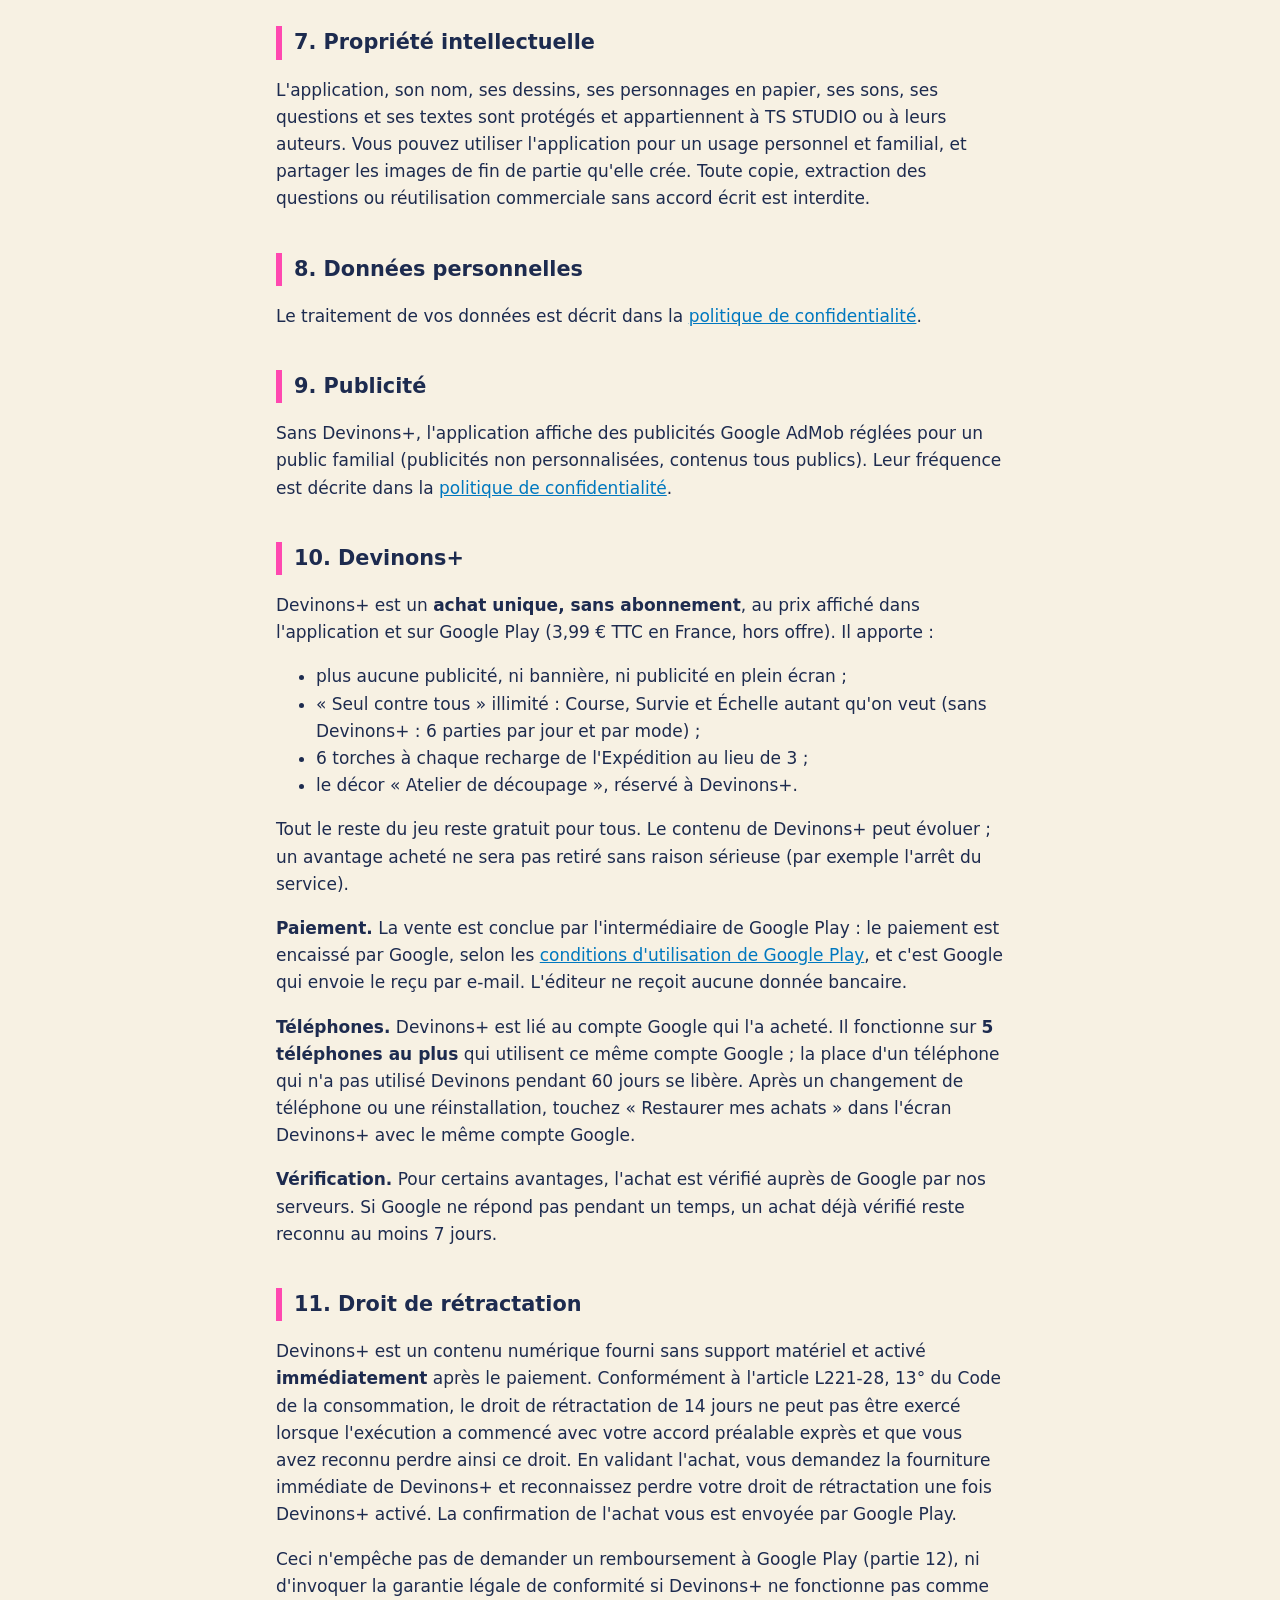
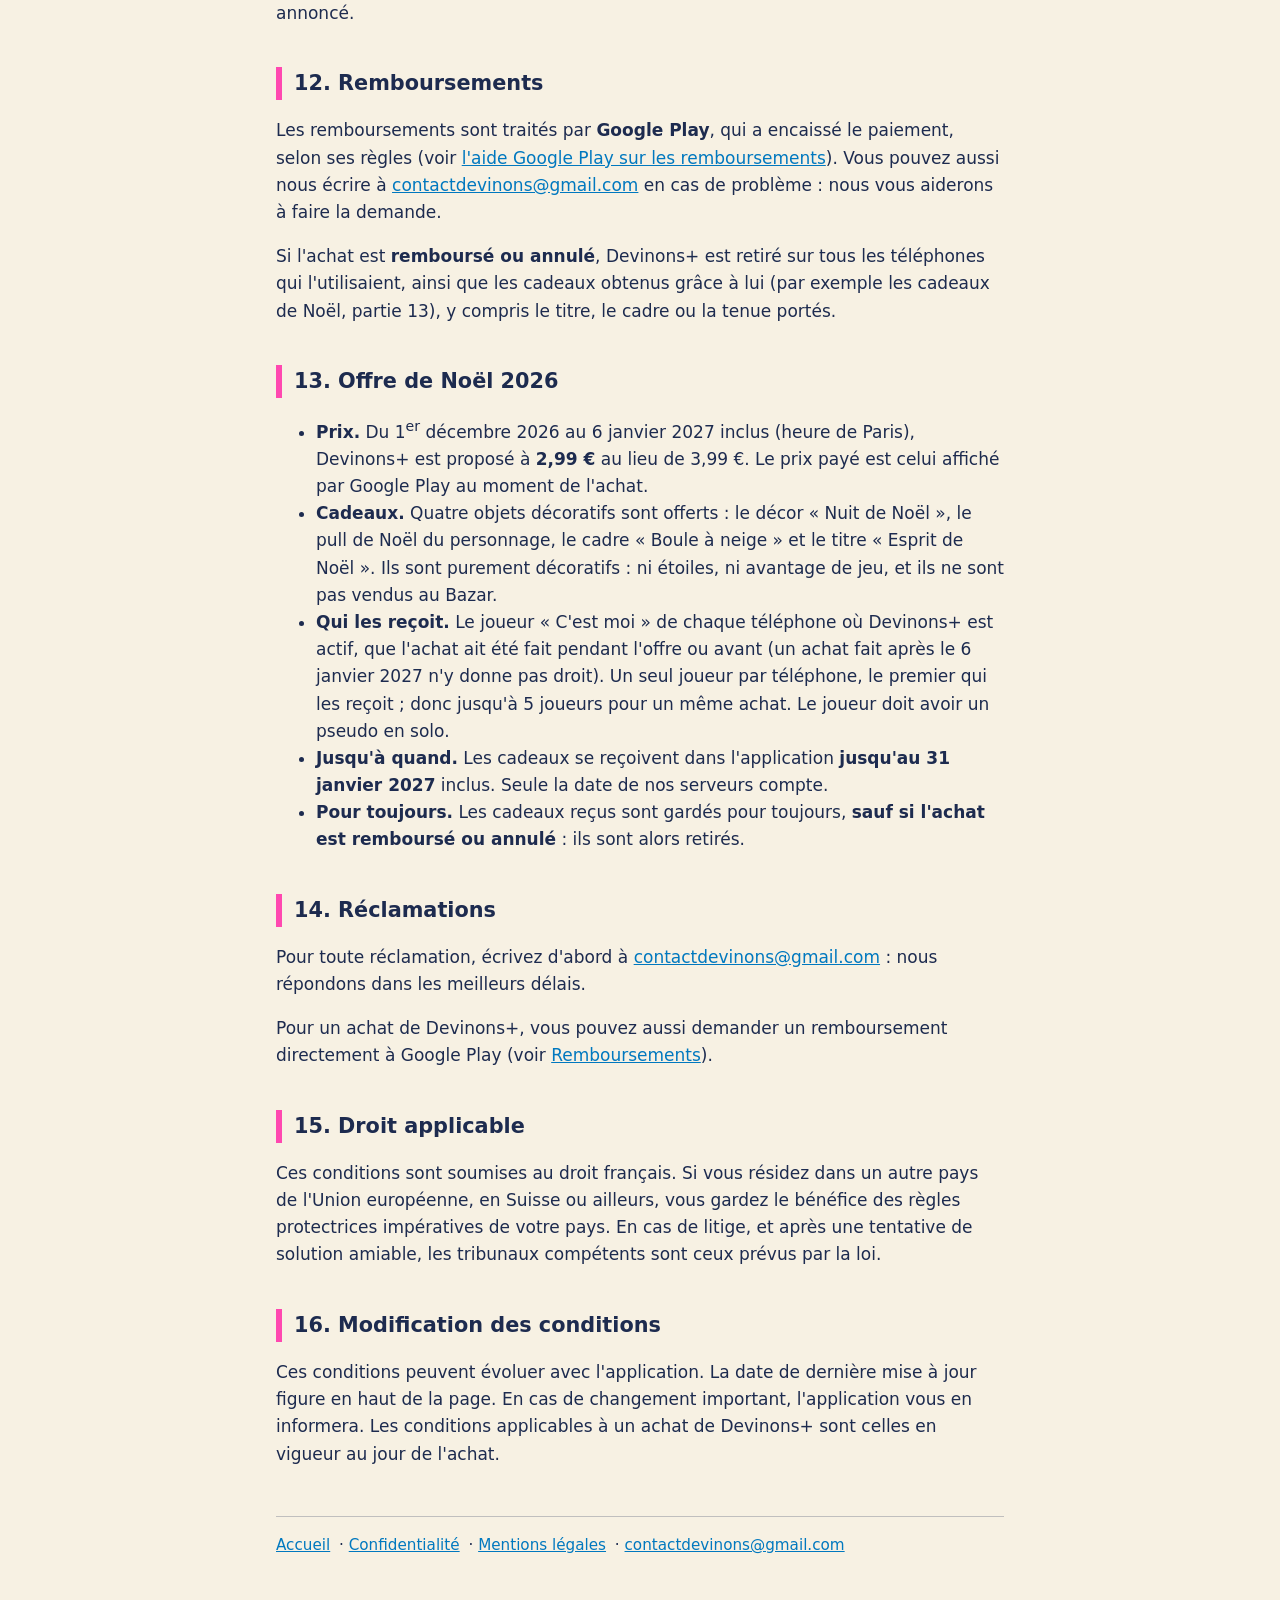
==== commit 8d807302: "Conditions : réclamations sans médiateur pour l'instant (repère retiré)" ====
--- a/conditions.html
+++ b/conditions.html
@@ -150,10 +150,9 @@
     <li><strong>Pour toujours.</strong> Les cadeaux reçus sont gardés pour toujours, <strong>sauf si l'achat est remboursé ou annulé</strong> : ils sont alors retirés.</li>
   </ul>
 
-  <h2>14. Réclamations et médiation</h2>
+  <h2>14. Réclamations</h2>
   <p>Pour toute réclamation, écrivez d'abord à <a href="mailto:contactdevinons@gmail.com">contactdevinons@gmail.com</a> : nous répondons dans les meilleurs délais.</p>
-  <p>Si le désaccord persiste, vous pouvez recourir gratuitement à un médiateur de la consommation (articles L611-1 et suivants du Code de la consommation), dans un délai d'un an après votre réclamation écrite : <span class="repere">[MÉDIATEUR]</span> (nom, adresse et site du médiateur désigné par TS STUDIO).</p>
-
+  <p>Pour un achat de Devinons+, vous pouvez aussi demander un remboursement directement à Google Play (voir <a href="#remboursements">Remboursements</a>).</p>
   <h2>15. Droit applicable</h2>
   <p>Ces conditions sont soumises au droit français. Si vous résidez dans un autre pays de l'Union européenne, en Suisse ou ailleurs, vous gardez le bénéfice des règles protectrices impératives de votre pays. En cas de litige, et après une tentative de solution amiable, les tribunaux compétents sont ceux prévus par la loi.</p>
 
